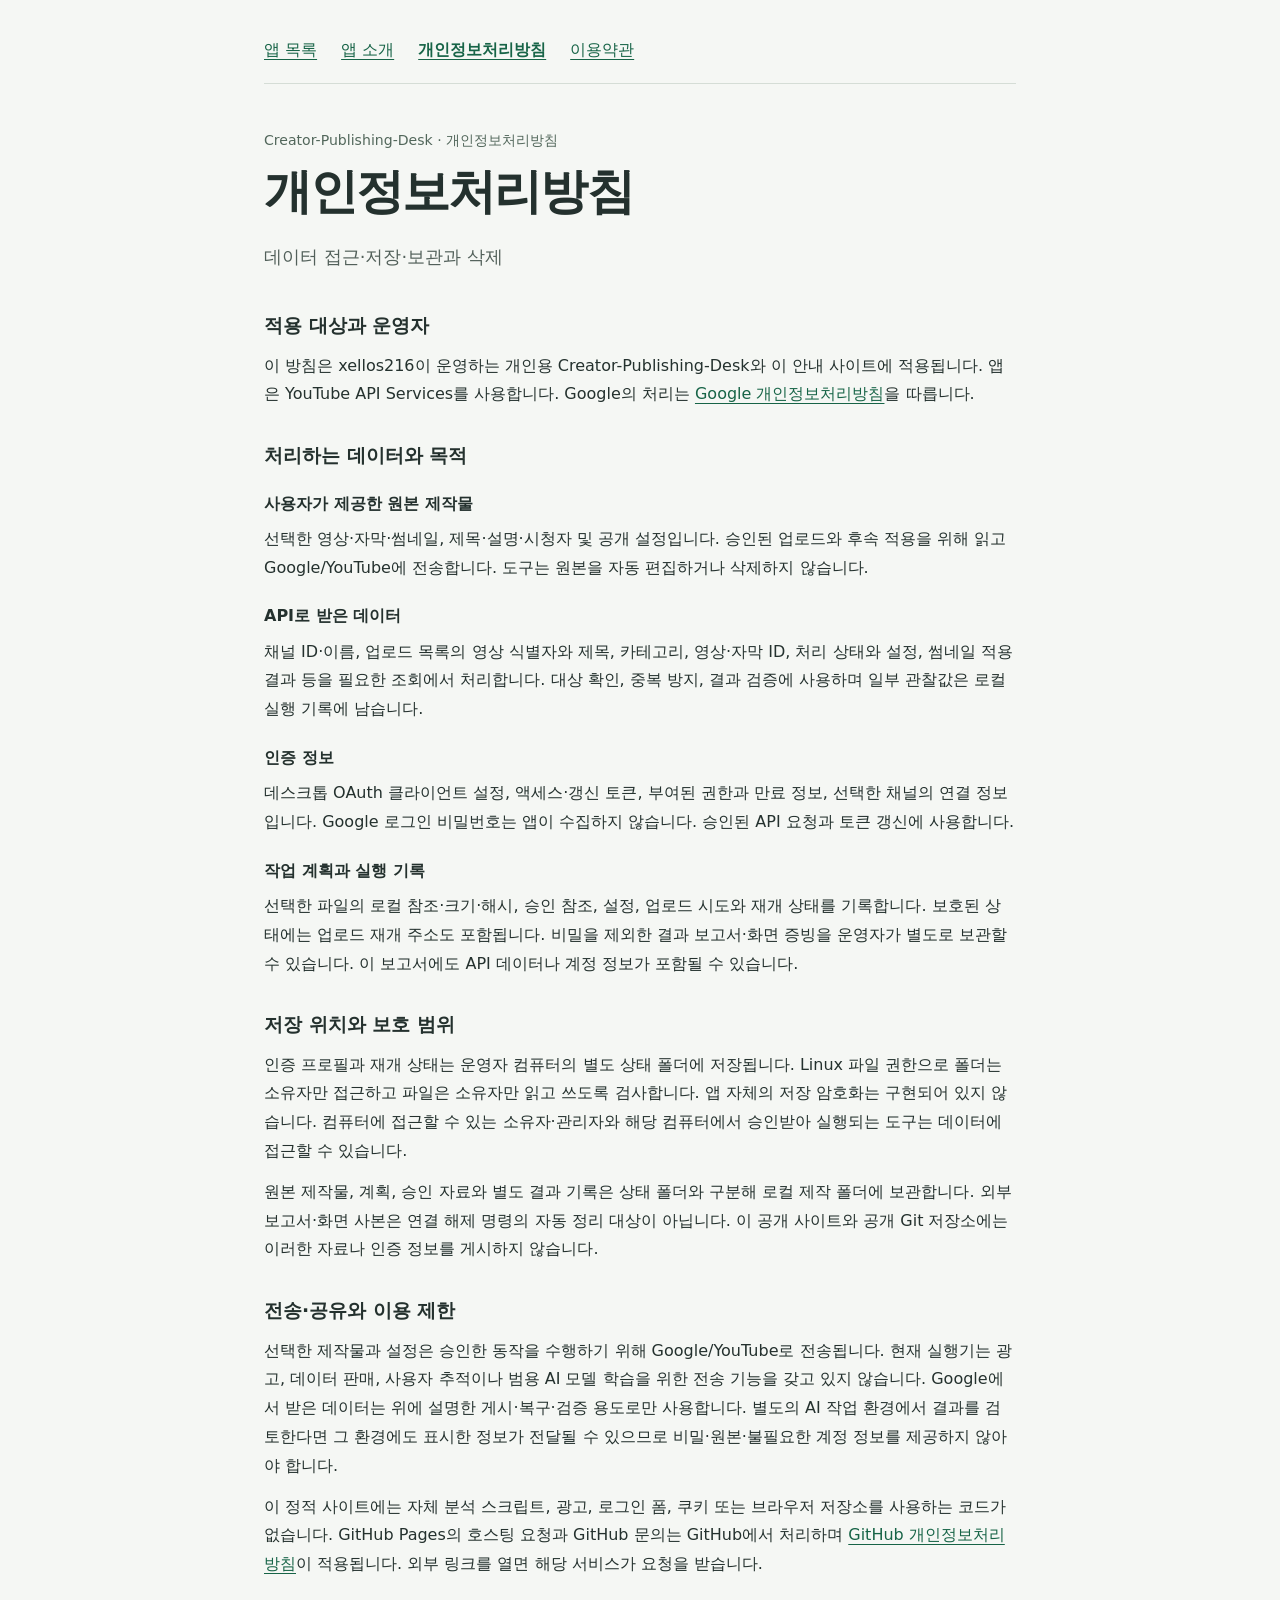
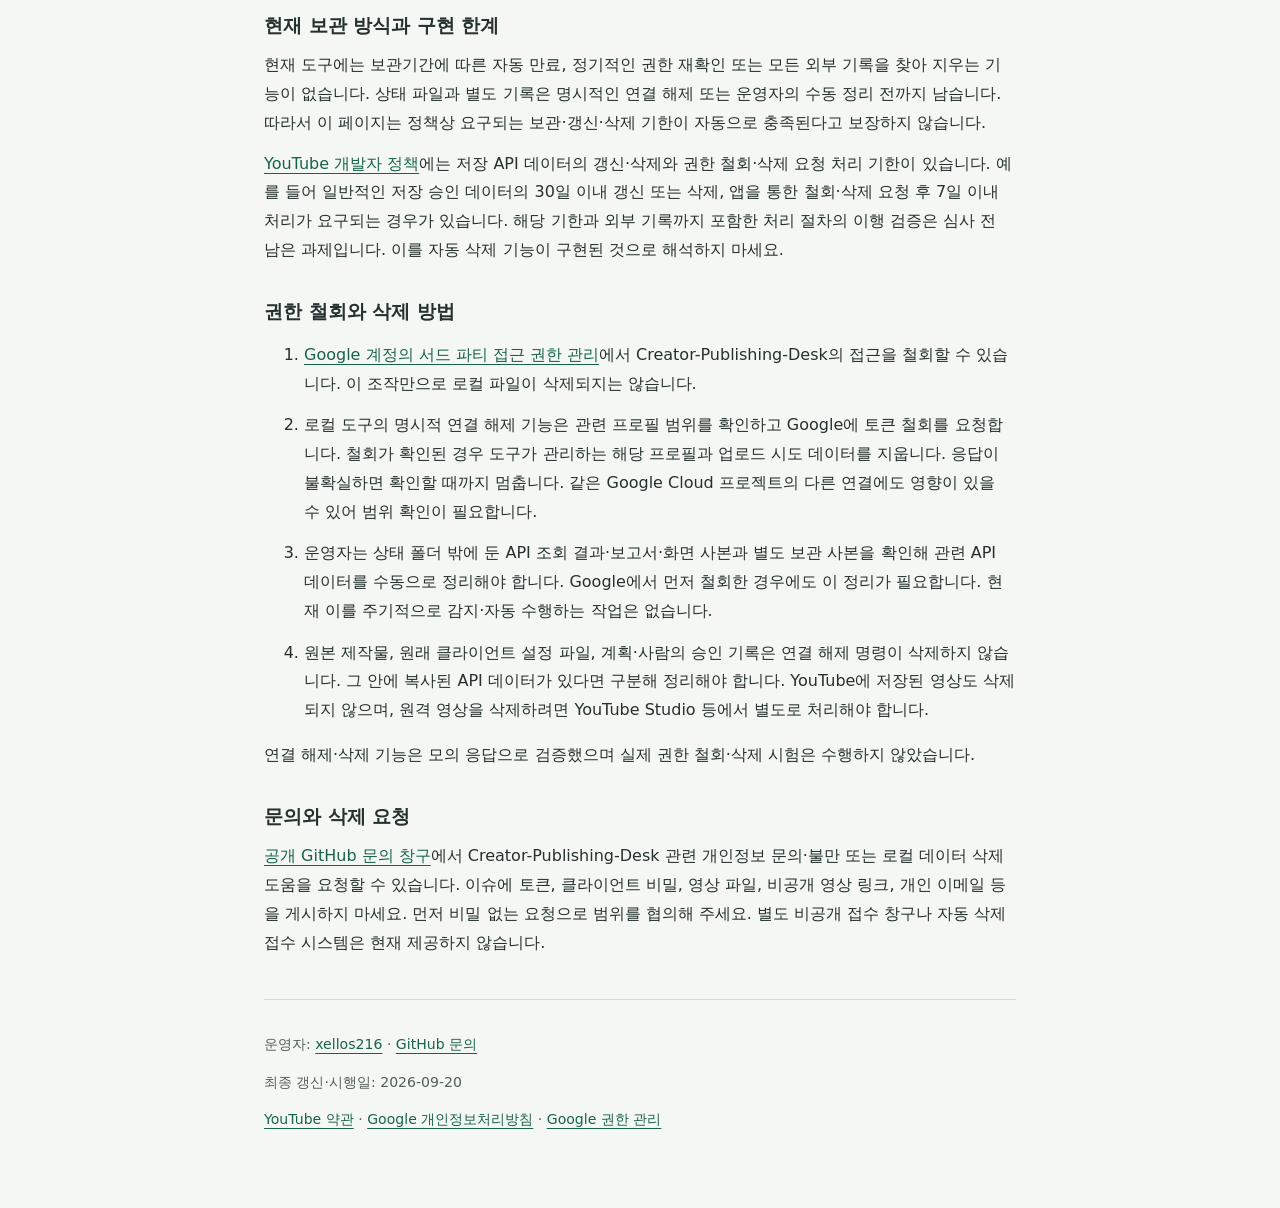
==== creator-publishing-desk/privacy.html @ a2f2beb0 "Organize app documentation under a neutral app directory" ====
<!doctype html>
<html lang="ko">
<head>
<meta charset="utf-8">
<meta name="viewport" content="width=device-width, initial-scale=1">
<meta name="description" content="Creator-Publishing-Desk 개인정보처리방침 — 개인용 YouTube 게시 도구의 기능과 데이터 처리 안내">
<title>Creator-Publishing-Desk · 개인정보처리방침</title>

<link rel="icon" href="../assets/favicon.svg" type="image/svg+xml">
<link rel="stylesheet" href="../assets/site.css">
<link rel="canonical" href="https://xellos216.github.io/app-info/creator-publishing-desk/privacy.html">
</head>
<body><main>
<nav aria-label="Creator-Publishing-Desk 페이지 탐색"><a href="../">앱 목록</a><a href="./">앱 소개</a><a href="privacy.html" aria-current="page">개인정보처리방침</a><a href="terms.html">이용약관</a></nav>
<p class="eyebrow">Creator-Publishing-Desk · 개인정보처리방침</p>
<h1>개인정보처리방침</h1>
<p class="lead">데이터 접근·저장·보관과 삭제</p>

<section><h2>적용 대상과 운영자</h2><p>이 방침은 xellos216이 운영하는 개인용 Creator-Publishing-Desk와 이 안내 사이트에 적용됩니다. 앱은 YouTube API Services를 사용합니다. Google의 처리는 <a href="https://policies.google.com/privacy">Google 개인정보처리방침</a>을 따릅니다.</p></section>
<section><h2>처리하는 데이터와 목적</h2><dl><dt>사용자가 제공한 원본 제작물</dt><dd>선택한 영상·자막·썸네일, 제목·설명·시청자 및 공개 설정입니다. 승인된 업로드와 후속 적용을 위해 읽고 Google/YouTube에 전송합니다. 도구는 원본을 자동 편집하거나 삭제하지 않습니다.</dd><dt>API로 받은 데이터</dt><dd>채널 ID·이름, 업로드 목록의 영상 식별자와 제목, 카테고리, 영상·자막 ID, 처리 상태와 설정, 썸네일 적용 결과 등을 필요한 조회에서 처리합니다. 대상 확인, 중복 방지, 결과 검증에 사용하며 일부 관찰값은 로컬 실행 기록에 남습니다.</dd><dt>인증 정보</dt><dd>데스크톱 OAuth 클라이언트 설정, 액세스·갱신 토큰, 부여된 권한과 만료 정보, 선택한 채널의 연결 정보입니다. Google 로그인 비밀번호는 앱이 수집하지 않습니다. 승인된 API 요청과 토큰 갱신에 사용합니다.</dd><dt>작업 계획과 실행 기록</dt><dd>선택한 파일의 로컬 참조·크기·해시, 승인 참조, 설정, 업로드 시도와 재개 상태를 기록합니다. 보호된 상태에는 업로드 재개 주소도 포함됩니다. 비밀을 제외한 결과 보고서·화면 증빙을 운영자가 별도로 보관할 수 있습니다. 이 보고서에도 API 데이터나 계정 정보가 포함될 수 있습니다.</dd></dl></section>
<section><h2>저장 위치와 보호 범위</h2><p>인증 프로필과 재개 상태는 운영자 컴퓨터의 별도 상태 폴더에 저장됩니다. Linux 파일 권한으로 폴더는 소유자만 접근하고 파일은 소유자만 읽고 쓰도록 검사합니다. 앱 자체의 저장 암호화는 구현되어 있지 않습니다. 컴퓨터에 접근할 수 있는 소유자·관리자와 해당 컴퓨터에서 승인받아 실행되는 도구는 데이터에 접근할 수 있습니다.</p><p>원본 제작물, 계획, 승인 자료와 별도 결과 기록은 상태 폴더와 구분해 로컬 제작 폴더에 보관합니다. 외부 보고서·화면 사본은 연결 해제 명령의 자동 정리 대상이 아닙니다. 이 공개 사이트와 공개 Git 저장소에는 이러한 자료나 인증 정보를 게시하지 않습니다.</p></section>
<section><h2>전송·공유와 이용 제한</h2><p>선택한 제작물과 설정은 승인한 동작을 수행하기 위해 Google/YouTube로 전송됩니다. 현재 실행기는 광고, 데이터 판매, 사용자 추적이나 범용 AI 모델 학습을 위한 전송 기능을 갖고 있지 않습니다. Google에서 받은 데이터는 위에 설명한 게시·복구·검증 용도로만 사용합니다. 별도의 AI 작업 환경에서 결과를 검토한다면 그 환경에도 표시한 정보가 전달될 수 있으므로 비밀·원본·불필요한 계정 정보를 제공하지 않아야 합니다.</p><p>이 정적 사이트에는 자체 분석 스크립트, 광고, 로그인 폼, 쿠키 또는 브라우저 저장소를 사용하는 코드가 없습니다. GitHub Pages의 호스팅 요청과 GitHub 문의는 GitHub에서 처리하며 <a href="https://docs.github.com/en/site-policy/privacy-policies/github-general-privacy-statement">GitHub 개인정보처리방침</a>이 적용됩니다. 외부 링크를 열면 해당 서비스가 요청을 받습니다.</p></section>
<section><h2>현재 보관 방식과 구현 한계</h2><p>현재 도구에는 보관기간에 따른 자동 만료, 정기적인 권한 재확인 또는 모든 외부 기록을 찾아 지우는 기능이 없습니다. 상태 파일과 별도 기록은 명시적인 연결 해제 또는 운영자의 수동 정리 전까지 남습니다. 따라서 이 페이지는 정책상 요구되는 보관·갱신·삭제 기한이 자동으로 충족된다고 보장하지 않습니다.</p><p><a href="https://developers.google.com/youtube/terms/developer-policies">YouTube 개발자 정책</a>에는 저장 API 데이터의 갱신·삭제와 권한 철회·삭제 요청 처리 기한이 있습니다. 예를 들어 일반적인 저장 승인 데이터의 30일 이내 갱신 또는 삭제, 앱을 통한 철회·삭제 요청 후 7일 이내 처리가 요구되는 경우가 있습니다. 해당 기한과 외부 기록까지 포함한 처리 절차의 이행 검증은 심사 전 남은 과제입니다. 이를 자동 삭제 기능이 구현된 것으로 해석하지 마세요.</p></section>
<section id="disconnect"><h2>권한 철회와 삭제 방법</h2><ol><li><a href="https://security.google.com/settings/security/permissions">Google 계정의 서드 파티 접근 권한 관리</a>에서 Creator-Publishing-Desk의 접근을 철회할 수 있습니다. 이 조작만으로 로컬 파일이 삭제되지는 않습니다.</li><li>로컬 도구의 명시적 연결 해제 기능은 관련 프로필 범위를 확인하고 Google에 토큰 철회를 요청합니다. 철회가 확인된 경우 도구가 관리하는 해당 프로필과 업로드 시도 데이터를 지웁니다. 응답이 불확실하면 확인할 때까지 멈춥니다. 같은 Google Cloud 프로젝트의 다른 연결에도 영향이 있을 수 있어 범위 확인이 필요합니다.</li><li>운영자는 상태 폴더 밖에 둔 API 조회 결과·보고서·화면 사본과 별도 보관 사본을 확인해 관련 API 데이터를 수동으로 정리해야 합니다. Google에서 먼저 철회한 경우에도 이 정리가 필요합니다. 현재 이를 주기적으로 감지·자동 수행하는 작업은 없습니다.</li><li>원본 제작물, 원래 클라이언트 설정 파일, 계획·사람의 승인 기록은 연결 해제 명령이 삭제하지 않습니다. 그 안에 복사된 API 데이터가 있다면 구분해 정리해야 합니다. YouTube에 저장된 영상도 삭제되지 않으며, 원격 영상을 삭제하려면 YouTube Studio 등에서 별도로 처리해야 합니다.</li></ol><p>연결 해제·삭제 기능은 모의 응답으로 검증했으며 실제 권한 철회·삭제 시험은 수행하지 않았습니다.</p></section>
<section><h2>문의와 삭제 요청</h2><p><a href="https://github.com/xellos216/app-info/issues">공개 GitHub 문의 창구</a>에서 Creator-Publishing-Desk 관련 개인정보 문의·불만 또는 로컬 데이터 삭제 도움을 요청할 수 있습니다. 이슈에 토큰, 클라이언트 비밀, 영상 파일, 비공개 영상 링크, 개인 이메일 등을 게시하지 마세요. 먼저 비밀 없는 요청으로 범위를 협의해 주세요. 별도 비공개 접수 창구나 자동 삭제 접수 시스템은 현재 제공하지 않습니다.</p></section>

<footer><p>운영자: <a href="https://github.com/xellos216">xellos216</a> · <a href="https://github.com/xellos216/app-info/issues">GitHub 문의</a></p>
<p>최종 갱신·시행일: <time datetime="2026-09-20">2026-09-20</time></p>
<p><a href="https://www.youtube.com/t/terms">YouTube 약관</a> · <a href="https://policies.google.com/privacy">Google 개인정보처리방침</a> · <a href="https://security.google.com/settings/security/permissions">Google 권한 관리</a></p></footer>
</main></body></html>
---- assets/site.css ----
:root { color-scheme: light; font-family: system-ui, -apple-system, BlinkMacSystemFont, "Noto Sans KR", sans-serif; color: #24312e; background: #f5f7f4; line-height: 1.8; }
* { box-sizing: border-box; }
body { margin: 0; }
main { max-width: 800px; margin: 0 auto; padding: 36px 24px 64px; }
nav { display: flex; flex-wrap: wrap; gap: 24px; border-bottom: 1px solid #d5ddd6; padding-bottom: 18px; margin-bottom: 44px; }
a { color: #176447; text-underline-offset: 4px; overflow-wrap: anywhere; }
a:hover { color: #0c422e; }
a:focus-visible { outline: 3px solid #ba7618; outline-offset: 5px; }
nav a[aria-current="page"] { font-weight: 700; }
.eyebrow { color: #52675b; font-size: .88rem; margin: 0 0 8px; }
h1 { font-size: clamp(2rem, 7vw, 3rem); line-height: 1.25; letter-spacing: -.04em; margin: 0 0 20px; word-break: keep-all; }
.lead { font-size: 1.12rem; color: #52605a; margin-bottom: 38px; }
section { margin: 32px 0; }
h2 { font-size: 1.18rem; line-height: 1.5; margin: 0 0 12px; }
p { margin: 12px 0; }
footer { border-top: 1px solid #d5ddd6; padding-top: 20px; margin-top: 42px; color: #52605a; font-size: .88rem; }
@media (max-width: 480px) { main { padding: 24px 20px 44px; } nav { gap: 18px; margin-bottom: 32px; } }

h1 { overflow-wrap: anywhere; }
dt { font-weight: 700; margin-top: 1.25rem; }
dd { margin: .4rem 0 1rem; }
li { margin-bottom: .8rem; }
code { overflow-wrap: anywhere; }
.app-list { display: grid; gap: 20px; }
.app-card { margin: 0; padding: 24px; border: 1px solid #d5ddd6; border-radius: 12px; background: #fff; }
.app-card h2 { font-size: 1.35rem; overflow-wrap: anywhere; }
.app-links { display: flex; flex-wrap: wrap; gap: 10px 22px; margin-top: 20px; }
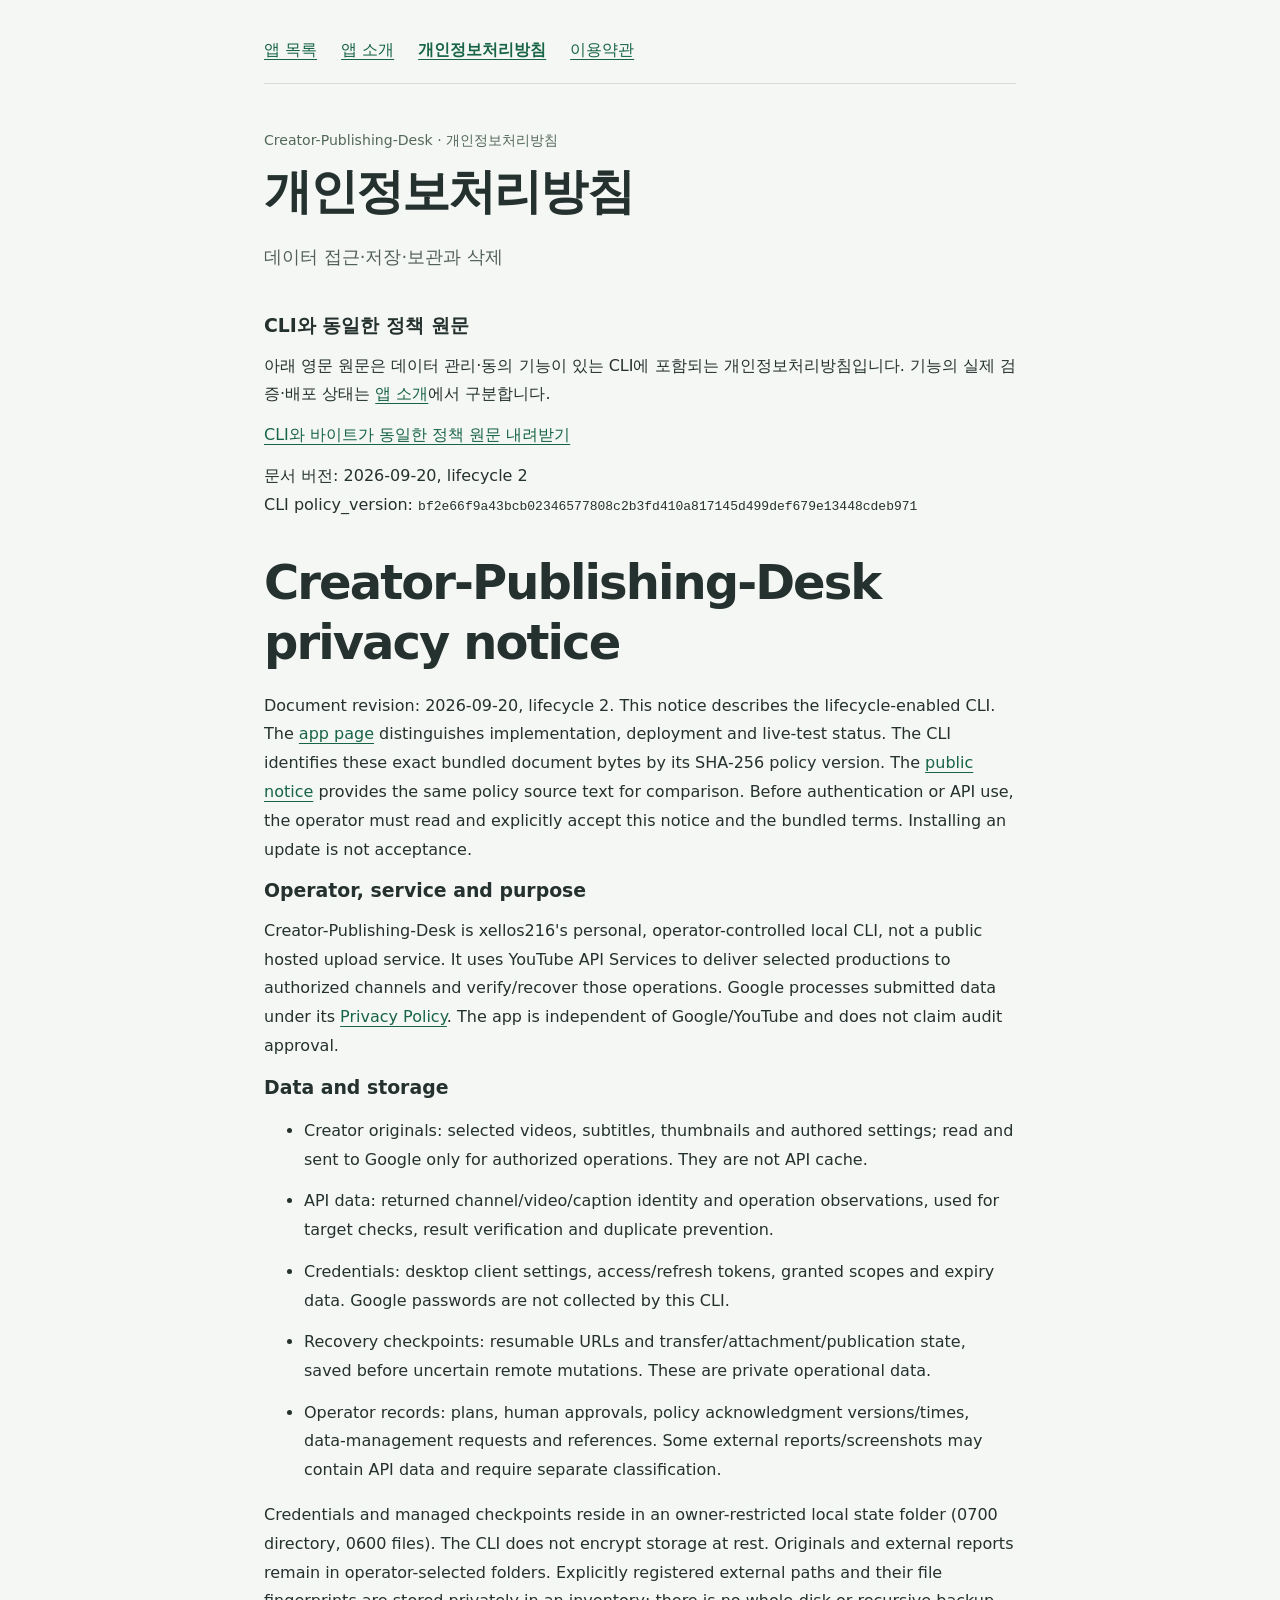
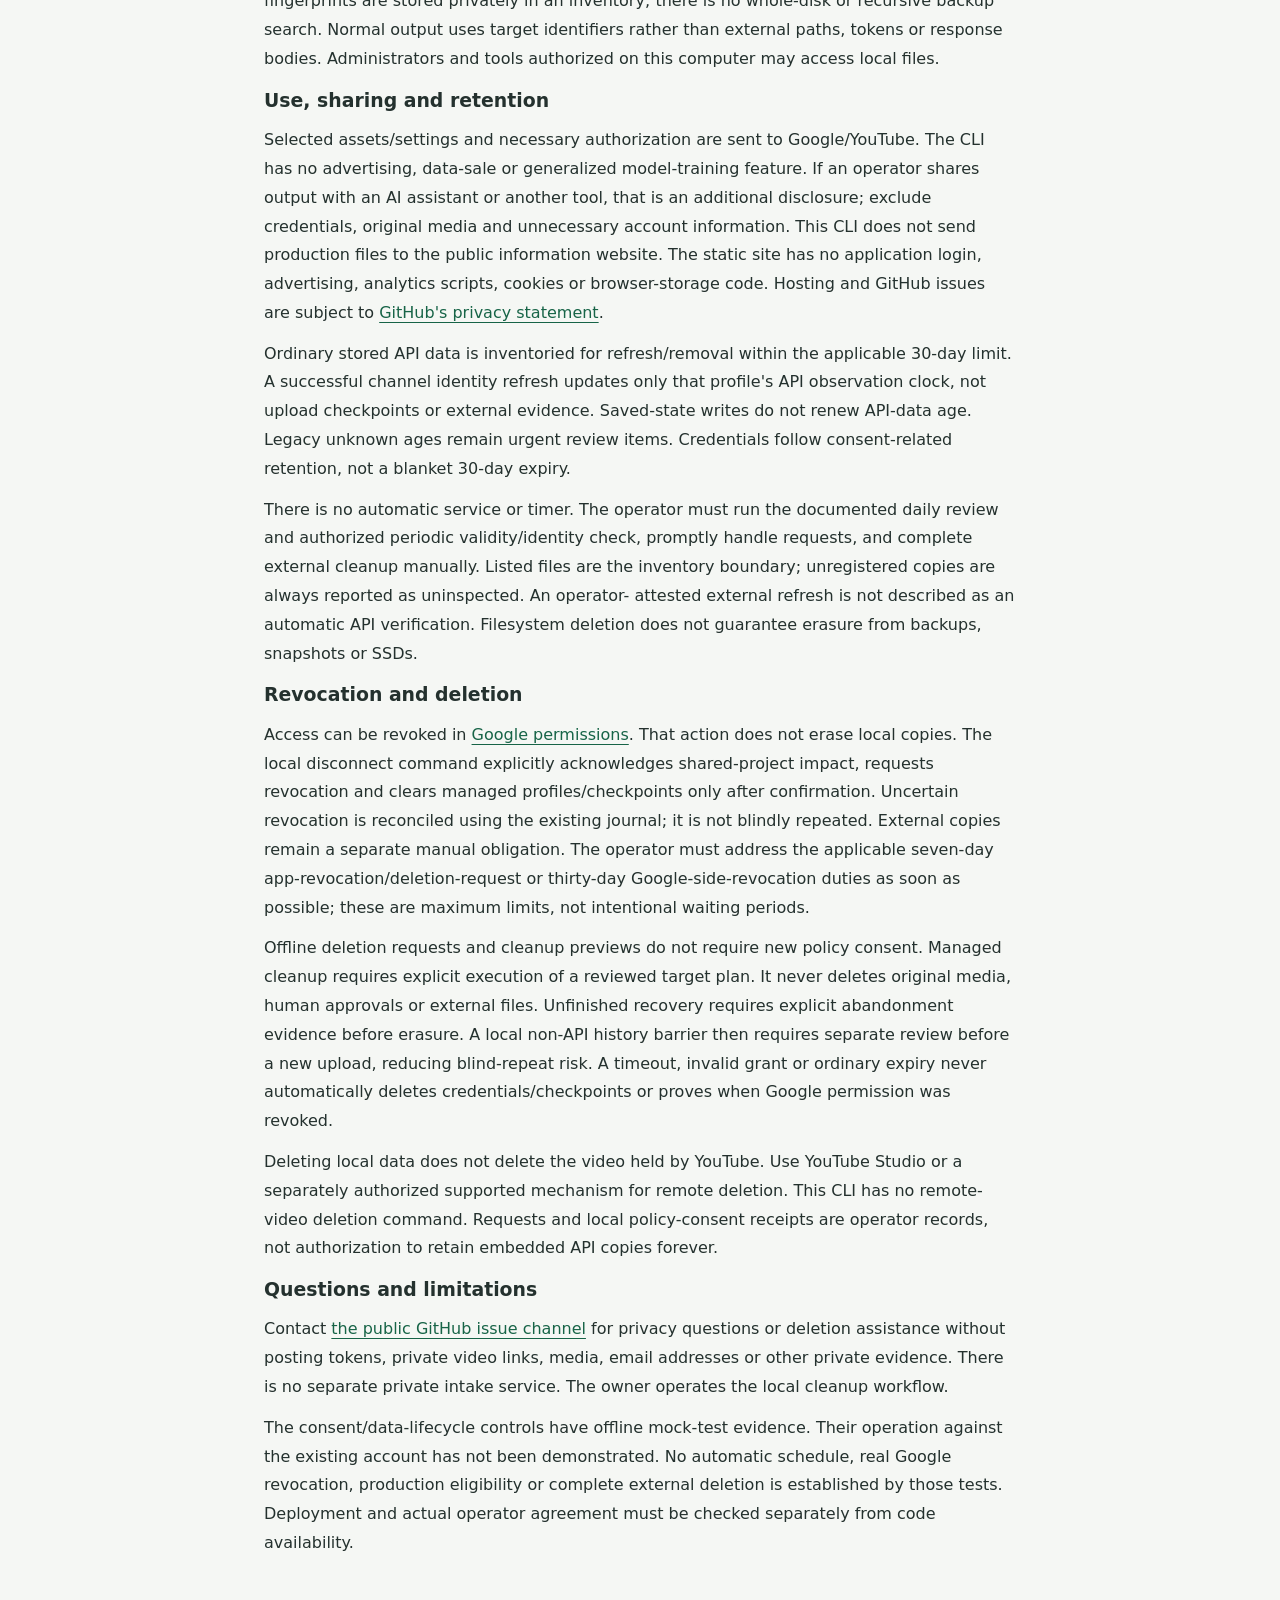
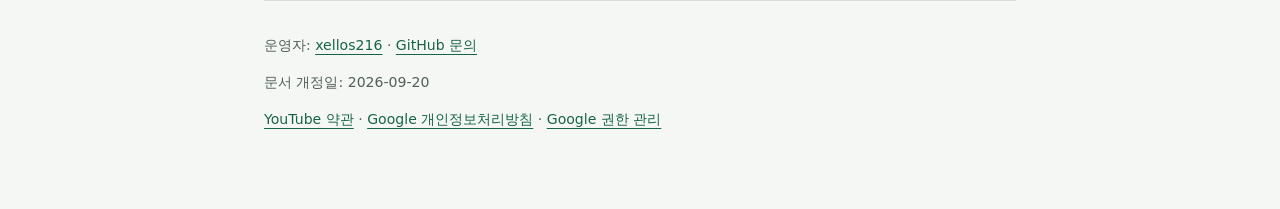
==== commit da358290: "docs: align Creator-Publishing-Desk lifecycle policies" ====
--- a/creator-publishing-desk/privacy.html
+++ b/creator-publishing-desk/privacy.html
@@ -16,15 +16,100 @@
 <h1>개인정보처리방침</h1>
 <p class="lead">데이터 접근·저장·보관과 삭제</p>
 
-<section><h2>적용 대상과 운영자</h2><p>이 방침은 xellos216이 운영하는 개인용 Creator-Publishing-Desk와 이 안내 사이트에 적용됩니다. 앱은 YouTube API Services를 사용합니다. Google의 처리는 <a href="https://policies.google.com/privacy">Google 개인정보처리방침</a>을 따릅니다.</p></section>
-<section><h2>처리하는 데이터와 목적</h2><dl><dt>사용자가 제공한 원본 제작물</dt><dd>선택한 영상·자막·썸네일, 제목·설명·시청자 및 공개 설정입니다. 승인된 업로드와 후속 적용을 위해 읽고 Google/YouTube에 전송합니다. 도구는 원본을 자동 편집하거나 삭제하지 않습니다.</dd><dt>API로 받은 데이터</dt><dd>채널 ID·이름, 업로드 목록의 영상 식별자와 제목, 카테고리, 영상·자막 ID, 처리 상태와 설정, 썸네일 적용 결과 등을 필요한 조회에서 처리합니다. 대상 확인, 중복 방지, 결과 검증에 사용하며 일부 관찰값은 로컬 실행 기록에 남습니다.</dd><dt>인증 정보</dt><dd>데스크톱 OAuth 클라이언트 설정, 액세스·갱신 토큰, 부여된 권한과 만료 정보, 선택한 채널의 연결 정보입니다. Google 로그인 비밀번호는 앱이 수집하지 않습니다. 승인된 API 요청과 토큰 갱신에 사용합니다.</dd><dt>작업 계획과 실행 기록</dt><dd>선택한 파일의 로컬 참조·크기·해시, 승인 참조, 설정, 업로드 시도와 재개 상태를 기록합니다. 보호된 상태에는 업로드 재개 주소도 포함됩니다. 비밀을 제외한 결과 보고서·화면 증빙을 운영자가 별도로 보관할 수 있습니다. 이 보고서에도 API 데이터나 계정 정보가 포함될 수 있습니다.</dd></dl></section>
-<section><h2>저장 위치와 보호 범위</h2><p>인증 프로필과 재개 상태는 운영자 컴퓨터의 별도 상태 폴더에 저장됩니다. Linux 파일 권한으로 폴더는 소유자만 접근하고 파일은 소유자만 읽고 쓰도록 검사합니다. 앱 자체의 저장 암호화는 구현되어 있지 않습니다. 컴퓨터에 접근할 수 있는 소유자·관리자와 해당 컴퓨터에서 승인받아 실행되는 도구는 데이터에 접근할 수 있습니다.</p><p>원본 제작물, 계획, 승인 자료와 별도 결과 기록은 상태 폴더와 구분해 로컬 제작 폴더에 보관합니다. 외부 보고서·화면 사본은 연결 해제 명령의 자동 정리 대상이 아닙니다. 이 공개 사이트와 공개 Git 저장소에는 이러한 자료나 인증 정보를 게시하지 않습니다.</p></section>
-<section><h2>전송·공유와 이용 제한</h2><p>선택한 제작물과 설정은 승인한 동작을 수행하기 위해 Google/YouTube로 전송됩니다. 현재 실행기는 광고, 데이터 판매, 사용자 추적이나 범용 AI 모델 학습을 위한 전송 기능을 갖고 있지 않습니다. Google에서 받은 데이터는 위에 설명한 게시·복구·검증 용도로만 사용합니다. 별도의 AI 작업 환경에서 결과를 검토한다면 그 환경에도 표시한 정보가 전달될 수 있으므로 비밀·원본·불필요한 계정 정보를 제공하지 않아야 합니다.</p><p>이 정적 사이트에는 자체 분석 스크립트, 광고, 로그인 폼, 쿠키 또는 브라우저 저장소를 사용하는 코드가 없습니다. GitHub Pages의 호스팅 요청과 GitHub 문의는 GitHub에서 처리하며 <a href="https://docs.github.com/en/site-policy/privacy-policies/github-general-privacy-statement">GitHub 개인정보처리방침</a>이 적용됩니다. 외부 링크를 열면 해당 서비스가 요청을 받습니다.</p></section>
-<section><h2>현재 보관 방식과 구현 한계</h2><p>현재 도구에는 보관기간에 따른 자동 만료, 정기적인 권한 재확인 또는 모든 외부 기록을 찾아 지우는 기능이 없습니다. 상태 파일과 별도 기록은 명시적인 연결 해제 또는 운영자의 수동 정리 전까지 남습니다. 따라서 이 페이지는 정책상 요구되는 보관·갱신·삭제 기한이 자동으로 충족된다고 보장하지 않습니다.</p><p><a href="https://developers.google.com/youtube/terms/developer-policies">YouTube 개발자 정책</a>에는 저장 API 데이터의 갱신·삭제와 권한 철회·삭제 요청 처리 기한이 있습니다. 예를 들어 일반적인 저장 승인 데이터의 30일 이내 갱신 또는 삭제, 앱을 통한 철회·삭제 요청 후 7일 이내 처리가 요구되는 경우가 있습니다. 해당 기한과 외부 기록까지 포함한 처리 절차의 이행 검증은 심사 전 남은 과제입니다. 이를 자동 삭제 기능이 구현된 것으로 해석하지 마세요.</p></section>
-<section id="disconnect"><h2>권한 철회와 삭제 방법</h2><ol><li><a href="https://security.google.com/settings/security/permissions">Google 계정의 서드 파티 접근 권한 관리</a>에서 Creator-Publishing-Desk의 접근을 철회할 수 있습니다. 이 조작만으로 로컬 파일이 삭제되지는 않습니다.</li><li>로컬 도구의 명시적 연결 해제 기능은 관련 프로필 범위를 확인하고 Google에 토큰 철회를 요청합니다. 철회가 확인된 경우 도구가 관리하는 해당 프로필과 업로드 시도 데이터를 지웁니다. 응답이 불확실하면 확인할 때까지 멈춥니다. 같은 Google Cloud 프로젝트의 다른 연결에도 영향이 있을 수 있어 범위 확인이 필요합니다.</li><li>운영자는 상태 폴더 밖에 둔 API 조회 결과·보고서·화면 사본과 별도 보관 사본을 확인해 관련 API 데이터를 수동으로 정리해야 합니다. Google에서 먼저 철회한 경우에도 이 정리가 필요합니다. 현재 이를 주기적으로 감지·자동 수행하는 작업은 없습니다.</li><li>원본 제작물, 원래 클라이언트 설정 파일, 계획·사람의 승인 기록은 연결 해제 명령이 삭제하지 않습니다. 그 안에 복사된 API 데이터가 있다면 구분해 정리해야 합니다. YouTube에 저장된 영상도 삭제되지 않으며, 원격 영상을 삭제하려면 YouTube Studio 등에서 별도로 처리해야 합니다.</li></ol><p>연결 해제·삭제 기능은 모의 응답으로 검증했으며 실제 권한 철회·삭제 시험은 수행하지 않았습니다.</p></section>
-<section><h2>문의와 삭제 요청</h2><p><a href="https://github.com/xellos216/app-info/issues">공개 GitHub 문의 창구</a>에서 Creator-Publishing-Desk 관련 개인정보 문의·불만 또는 로컬 데이터 삭제 도움을 요청할 수 있습니다. 이슈에 토큰, 클라이언트 비밀, 영상 파일, 비공개 영상 링크, 개인 이메일 등을 게시하지 마세요. 먼저 비밀 없는 요청으로 범위를 협의해 주세요. 별도 비공개 접수 창구나 자동 삭제 접수 시스템은 현재 제공하지 않습니다.</p></section>
-
+<section aria-label="정책 버전"><h2>CLI와 동일한 정책 원문</h2>
+<p>아래 영문 원문은 데이터 관리·동의 기능이 있는 CLI에 포함되는 개인정보처리방침입니다. 기능의 실제 검증·배포 상태는 <a href="./">앱 소개</a>에서 구분합니다.</p>
+<p><a href="privacy-notice.md" download>CLI와 바이트가 동일한 정책 원문 내려받기</a></p>
+<p>문서 버전: 2026-09-20, lifecycle 2<br>CLI policy_version: <code style="overflow-wrap:anywhere">bf2e66f9a43bcb02346577808c2b3fd410a817145d499def679e13448cdeb971</code></p>
+</section>
+<article lang="en" aria-label="Bundled policy text">
+<h1>Creator-Publishing-Desk privacy notice</h1>
+<p>Document revision: 2026-09-20, lifecycle 2. This notice describes the
+lifecycle-enabled CLI. The <a href="https://xellos216.github.io/app-info/creator-publishing-desk/">app page</a>
+distinguishes implementation, deployment and live-test status. The CLI identifies
+these exact bundled document bytes by its SHA-256 policy version. The
+<a href="https://xellos216.github.io/app-info/creator-publishing-desk/privacy.html">public notice</a>
+provides the same policy source text for comparison. Before authentication or API
+use, the operator must read and explicitly accept this notice and the bundled
+terms. Installing an update is not acceptance.</p>
+<h2>Operator, service and purpose</h2>
+<p>Creator-Publishing-Desk is xellos216's personal, operator-controlled local CLI,
+not a public hosted upload service. It uses YouTube API Services to deliver
+selected productions to authorized channels and verify/recover those operations.
+Google processes submitted data under its <a href="https://policies.google.com/privacy">Privacy Policy</a>.
+The app is independent of Google/YouTube and does not claim audit approval.</p>
+<h2>Data and storage</h2>
+<ul>
+<li>Creator originals: selected videos, subtitles, thumbnails and authored settings;
+read and sent to Google only for authorized operations. They are not API cache.</li>
+<li>API data: returned channel/video/caption identity and operation observations,
+used for target checks, result verification and duplicate prevention.</li>
+<li>Credentials: desktop client settings, access/refresh tokens, granted scopes and
+expiry data. Google passwords are not collected by this CLI.</li>
+<li>Recovery checkpoints: resumable URLs and transfer/attachment/publication state,
+saved before uncertain remote mutations. These are private operational data.</li>
+<li>Operator records: plans, human approvals, policy acknowledgment versions/times,
+data-management requests and references. Some external reports/screenshots may
+contain API data and require separate classification.</li>
+</ul>
+<p>Credentials and managed checkpoints reside in an owner-restricted local state
+folder (0700 directory, 0600 files). The CLI does not encrypt storage at rest.
+Originals and external reports remain in operator-selected folders. Explicitly
+registered external paths and their file fingerprints are stored privately in
+an inventory; there is no whole-disk or recursive backup search. Normal output
+uses target identifiers rather than external paths, tokens or response bodies.
+Administrators and tools authorized on this computer may access local files.</p>
+<h2>Use, sharing and retention</h2>
+<p>Selected assets/settings and necessary authorization are sent to Google/YouTube.
+The CLI has no advertising, data-sale or generalized model-training feature.
+If an operator shares output with an AI assistant or another tool, that is an
+additional disclosure; exclude credentials, original media and unnecessary
+account information. This CLI does not send production files to the public
+information website. The static site has no application login, advertising,
+analytics scripts, cookies or browser-storage code. Hosting and GitHub issues are subject to
+<a href="https://docs.github.com/en/site-policy/privacy-policies/github-general-privacy-statement">GitHub's privacy statement</a>.</p>
+<p>Ordinary stored API data is inventoried for refresh/removal within the applicable
+30-day limit. A successful channel identity refresh updates only that profile's
+API observation clock, not upload checkpoints or external evidence. Saved-state
+writes do not renew API-data age. Legacy unknown ages remain urgent review items.
+Credentials follow consent-related retention, not a blanket 30-day expiry.</p>
+<p>There is no automatic service or timer. The operator must run the documented
+daily review and authorized periodic validity/identity check, promptly handle
+requests, and complete external cleanup manually. Listed files are the inventory
+boundary; unregistered copies are always reported as uninspected. An operator-
+attested external refresh is not described as an automatic API verification.
+Filesystem deletion does not guarantee erasure from backups, snapshots or SSDs.</p>
+<h2 id="disconnect">Revocation and deletion</h2>
+<p>Access can be revoked in <a href="https://myaccount.google.com/permissions">Google permissions</a>.
+That action does not erase local copies. The local disconnect command explicitly
+acknowledges shared-project impact, requests revocation and clears managed
+profiles/checkpoints only after confirmation. Uncertain revocation is reconciled
+using the existing journal; it is not blindly repeated. External copies remain a
+separate manual obligation. The operator must address the applicable seven-day
+app-revocation/deletion-request or thirty-day Google-side-revocation duties as
+soon as possible; these are maximum limits, not intentional waiting periods.</p>
+<p>Offline deletion requests and cleanup previews do not require new policy consent.
+Managed cleanup requires explicit execution of a reviewed target plan. It never
+deletes original media, human approvals or external files. Unfinished recovery
+requires explicit abandonment evidence before erasure. A local non-API history
+barrier then requires separate review before a new upload, reducing blind-repeat
+risk. A timeout, invalid grant or ordinary expiry never automatically deletes
+credentials/checkpoints or proves when Google permission was revoked.</p>
+<p>Deleting local data does not delete the video held by YouTube. Use YouTube Studio
+or a separately authorized supported mechanism for remote deletion. This CLI
+has no remote-video deletion command. Requests and local policy-consent receipts
+are operator records, not authorization to retain embedded API copies forever.</p>
+<h2>Questions and limitations</h2>
+<p>Contact <a href="https://github.com/xellos216/app-info/issues">the public GitHub issue channel</a>
+for privacy questions or deletion assistance without posting tokens, private
+video links, media, email addresses or other private evidence. There is no
+separate private intake service. The owner operates the local cleanup workflow.</p>
+<p>The consent/data-lifecycle controls have offline mock-test evidence. Their
+operation against the existing account has not been demonstrated. No automatic
+schedule, real Google revocation, production eligibility or complete external
+deletion is established by those tests. Deployment and actual operator agreement
+must be checked separately from code availability.</p>
+</article>
 <footer><p>운영자: <a href="https://github.com/xellos216">xellos216</a> · <a href="https://github.com/xellos216/app-info/issues">GitHub 문의</a></p>
-<p>최종 갱신·시행일: <time datetime="2026-09-20">2026-09-20</time></p>
+<p>문서 개정일: <time datetime="2026-09-20">2026-09-20</time></p>
 <p><a href="https://www.youtube.com/t/terms">YouTube 약관</a> · <a href="https://policies.google.com/privacy">Google 개인정보처리방침</a> · <a href="https://security.google.com/settings/security/permissions">Google 권한 관리</a></p></footer>
 </main></body></html>
